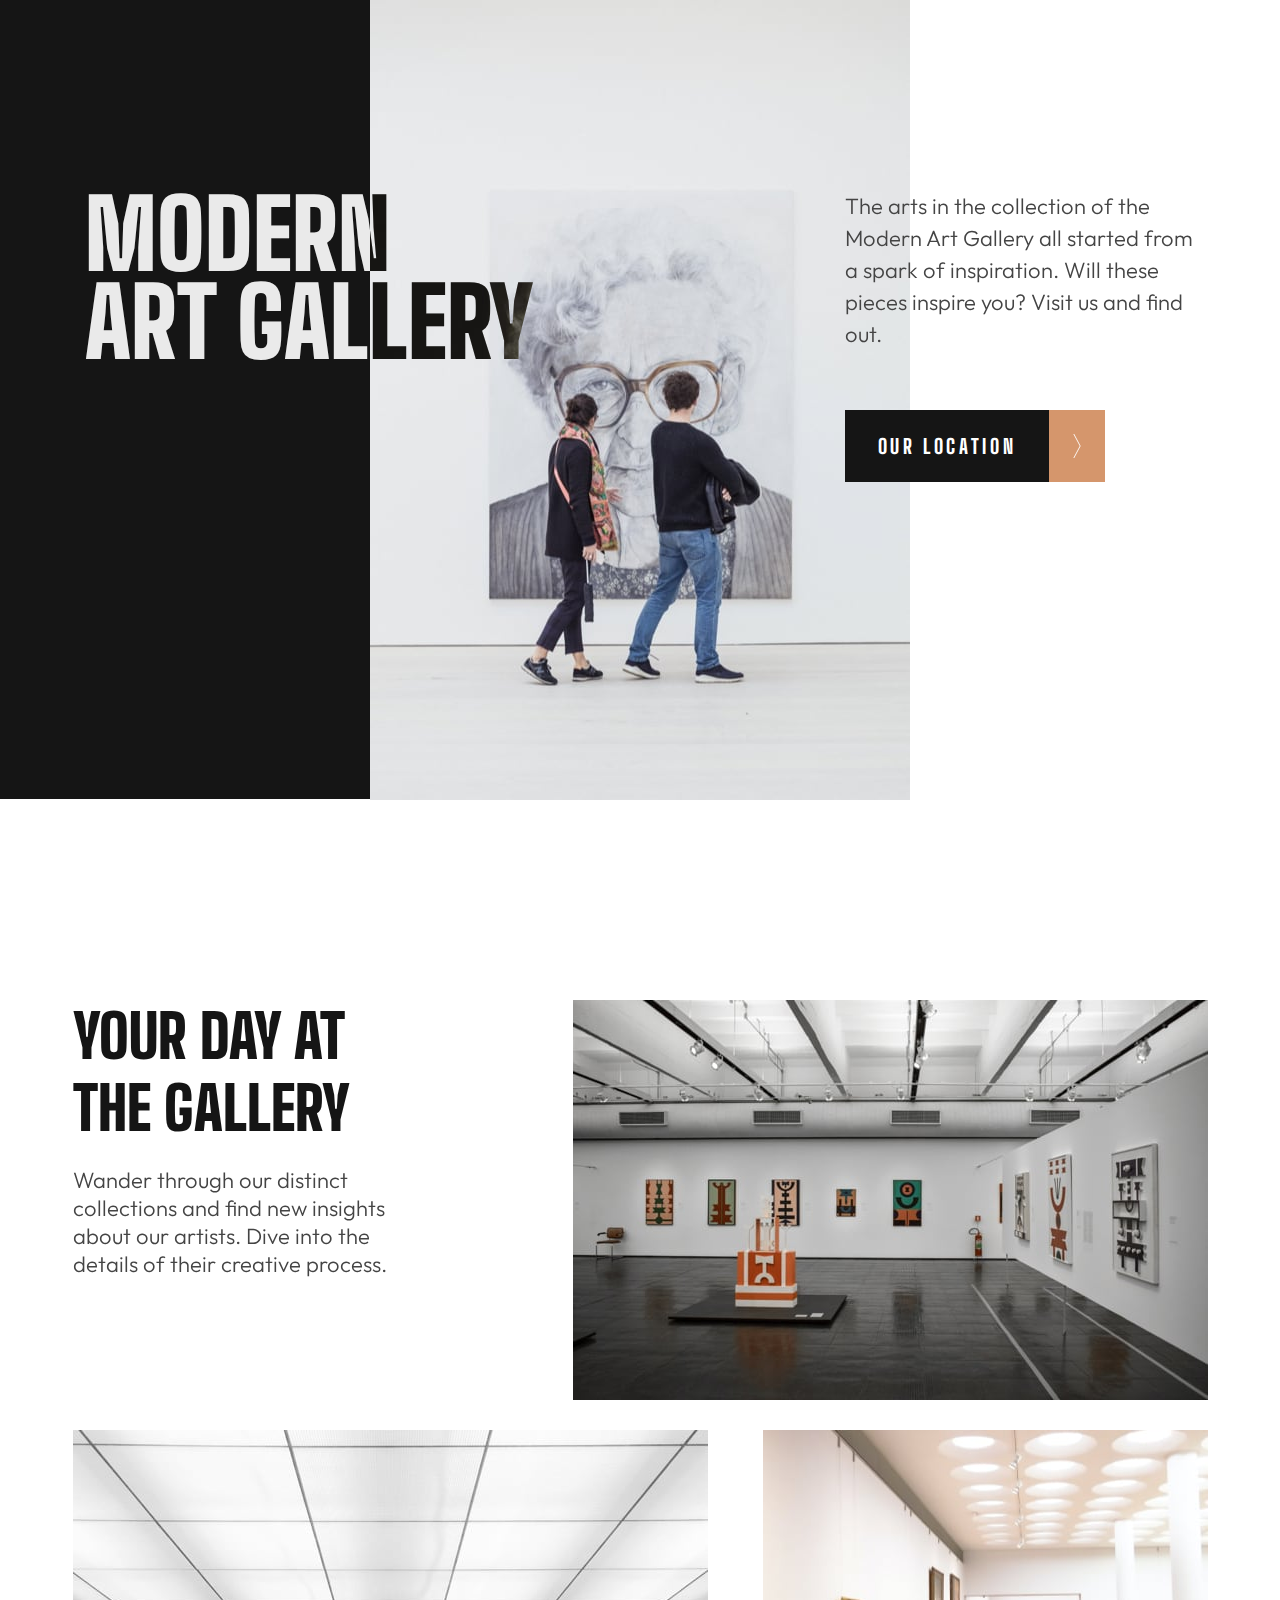
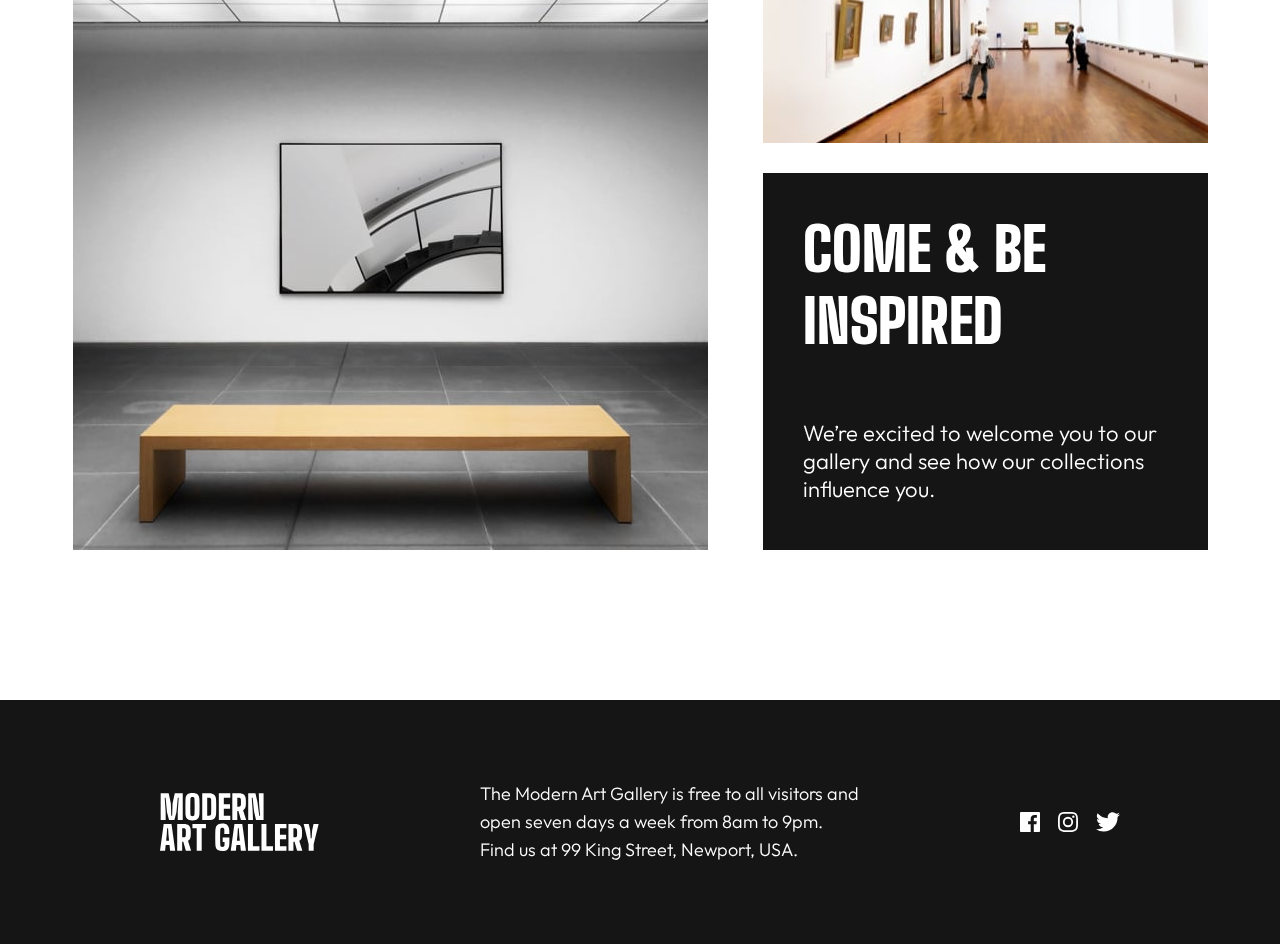
==== index.html @ 28b87d02 "Art Gallery Website" ====
<!DOCTYPE html>
<html lang="en">

<head>
  <meta charset="UTF-8">
  <meta name="viewport" content="width=device-width, initial-scale=1.0">
  <link rel="icon" type="image/png" sizes="32x32" href="./assets/favicon-32x32.png">
  <link rel="stylesheet" href="styles.css">
  <title>Art gallery website</title>
</head>

<body>
  <div class="top-section">
    <div class="left-side">
      <h1>Modern Art Gallery</h1>
    </div>
    <img src="./assets/desktop/image-hero.jpg">
    <div class="right-side">
      <p>The arts in the collection of the Modern Art Gallery all started from a spark of inspiration. Will these pieces
        inspire you? Visit us and find out.</p>
      <div>
        <button>Our Location</button>
        <span><img src="./assets/icon-arrow-right.svg"></span>
      </div>
    </div>
  </div>

  <div class="middle-section">
    <div class="container">
      <div class="first-container">
        <div class="info-card-1">
          <h1>Your Day at the Gallery</h1>
          <p>Wander through our distinct collections and find new insights about our artists. Dive into the details of their
            creative process.</p>  
        </div>
        <img class="image-1" src="./assets/desktop/image-grid-1.jpg">  
      </div>
      <div class="second-container">
        <img class="image-2" src="./assets/desktop/image-grid-2.jpg">
        <div class="nested-container">
          <img class="image-3" src="./assets/desktop/image-grid-3.jpg">
          <div class="info-card-2">
            <h1>Come &#38; Be Inspired</h1>
            <p>We&#8217;re excited to welcome you to our gallery and see how our collections influence you.</p>  
          </div>
        </div>
      </div>
    </div>
  </div>

  <div class="bottom-section">
    <img class="logo-light" src="./assets/logo-light.svg">
    <p>The Modern Art Gallery is free to all visitors and open seven days a week from 8am to 9pm. Find us at 99 King
      Street, Newport, USA.</p>
    <div class="social">
      <img src="./assets/icon-facebook.svg">
      <img src="./assets/icon-instagram.svg">
      <img src="./assets/icon-twitter.svg">
    </div>
  </div>
</body>

</html>
---- styles.css ----
@import url('https://fonts.googleapis.com/css2?family=Big+Shoulders+Display:wght@900&family=Outfit:wght@300&display=swap');

:root {
  --almost-black: rgba(21, 21, 21, 1);
  --dark-grey: rgba(68, 68, 68, 1);
  --gold: rgba(213, 150, 108, 1);
  --white: rgba(255, 255, 255, 1);
}

body {
  display: flex;
  flex-direction: column;
  align-items: center;
  margin: 0;
}

button,
h1 {
  font-family: 'Big Shoulders Display', cursive;
  text-transform: uppercase;
}

p {
  font-family: 'Outfit', sans-serif;
}

.top-section {
  display: flex;
  justify-content: center;
}

.left-side {
  display: flex;
  background-color: var(--almost-black);
  height: 799px;
  width: 450px;
}

.left-side h1 {
  position: absolute;
  color: var(--white);
  font-style: normal;
  font-weight: 900;
  font-size: 96px;
  margin-top: 190px;
  margin-left: 165px;
  mix-blend-mode: difference;
  line-height: 88px;
  width: 450px;
}

.top-section img {
  height: 800px;
  width: 540px;
}

.right-side {
  display: flex;
  flex-direction: column;
  width: 450px;
}

.right-side p {
  position: absolute;
  margin-top: 190px;
  margin-left: -65px;
  color: var(--dark-grey);
  font-style: normal;
  font-weight: 300;
  font-size: 22px;
  line-height: 32px;
  height: 160px;
  width: 350px;
}

.right-side div {
  display: flex;
  flex-direction: row;
  margin-top: 410px;
  margin-left: -65px;
  position: absolute;
  height: 72px;
  width: 260px;
}

.right-side div button {
  display: flex;
  justify-content: center;
  align-items: center;
  color: var(--white);
  border: 0;
  background-color: var(--almost-black);
  font-style: normal;
  font-weight: 800;
  font-size: 20px;
  text-transform: uppercase;
  letter-spacing: 3.63636px;
  width: 204px;
  cursor: pointer;
}

.right-side div span {
  align-items: center;
  display: flex;
  justify-content: center;
  background-color: var(--gold);
  height: 72px;
  width: 56px;
  cursor: pointer;
}

.right-side div span img {
  height: 24px;
  width: 8px;
}

.middle-section {
  display: flex;
  justify-content: center;
  margin-top: 200px;
}

.container {
  display: flex;
  flex-direction: column;
}

.first-container {
  display: flex;
  margin-bottom: 30px;
}

.info-card-1 {
  display: flex;
  flex-direction: column;
  margin-right: 150px;
  height: 280px;
  width: 350px;
}

.info-card-1 h1 {
  color: var(--almost-black);
  margin: 0;
  font-style: normal;
  font-weight: 900;
  font-size: 60px;
}

.info-card-1 p {
  color: var(--dark-grey);
  font-style: normal;
  font-weight: 300;
  font-size: 22px;
}

.second-container {
  display: flex;
}

.image-2 {
  height: 720px;
  width: 635px;
}

.nested-container {
  display: flex;
  flex-direction: column;
  justify-content: space-between;
  margin-left: 55px;
}

.image-3 {
  height: 313px;
  width: 445px;
}

.info-card-2 {
  background-color: var(--almost-black);
  display: flex;
  flex-direction: column;
  padding-left: 40px;
  height: 377px;
  width: 405px;
}

.info-card-2 h1 {
  color: var(--white);
  font-style: normal;
  font-weight: 900;
  font-size: 60px;
}

.info-card-2 p {
  color: var(--white);
  font-style: normal;
  font-weight: 300;
  font-size: 22px;
}

.bottom-section {
  display: flex;
  justify-content: space-evenly;
  align-items: center;
  background-color: var(--almost-black);
  margin-top: 150px;
  height: 244px;
  width: 100%;
}

.logo-light {
  height: 58px;
  width: 160px;
}

.bottom-section p {
  color: var(--white);
  font-style: normal;
  font-weight: 300;
  font-size: 18px;
  line-height: 28px;
  height: 84px;
  width: 380px;
}

.social {
  display: flex;
  justify-content: space-between;
  height: 20px;
  width: 100px;
}
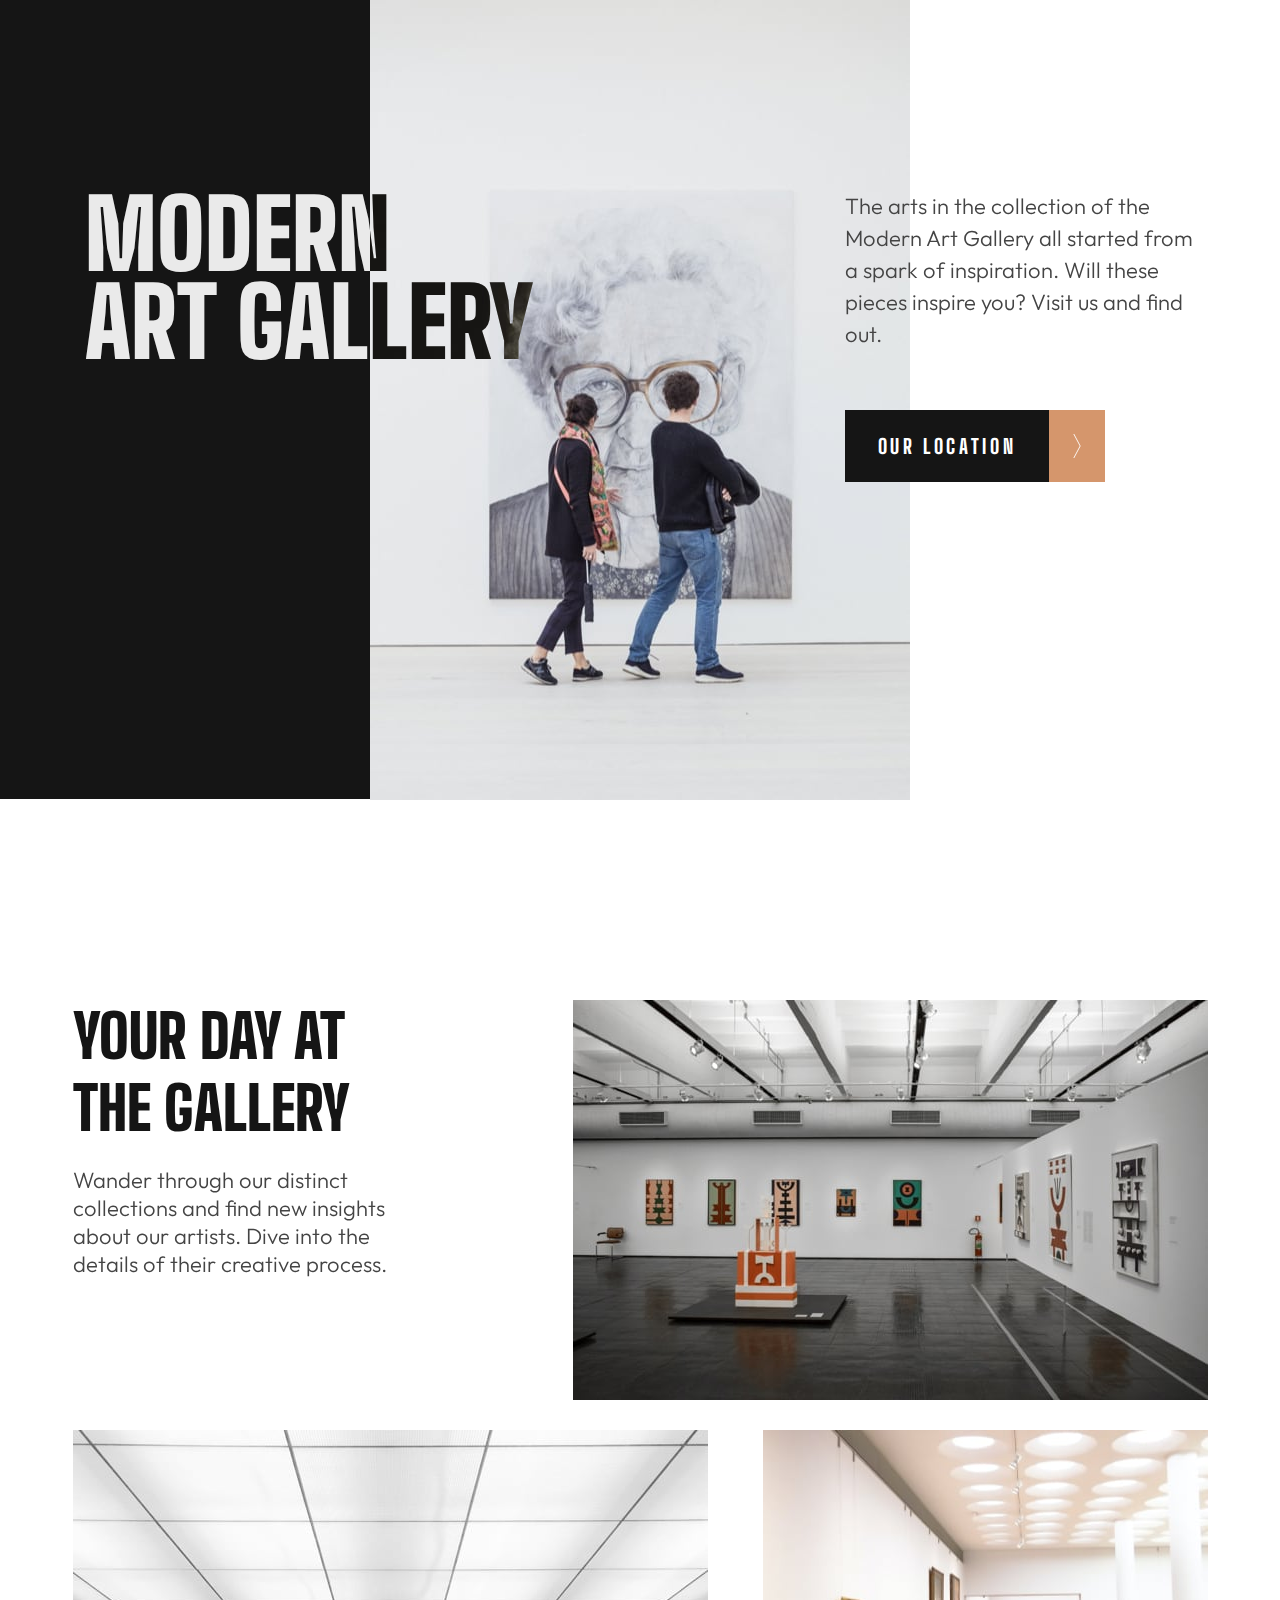
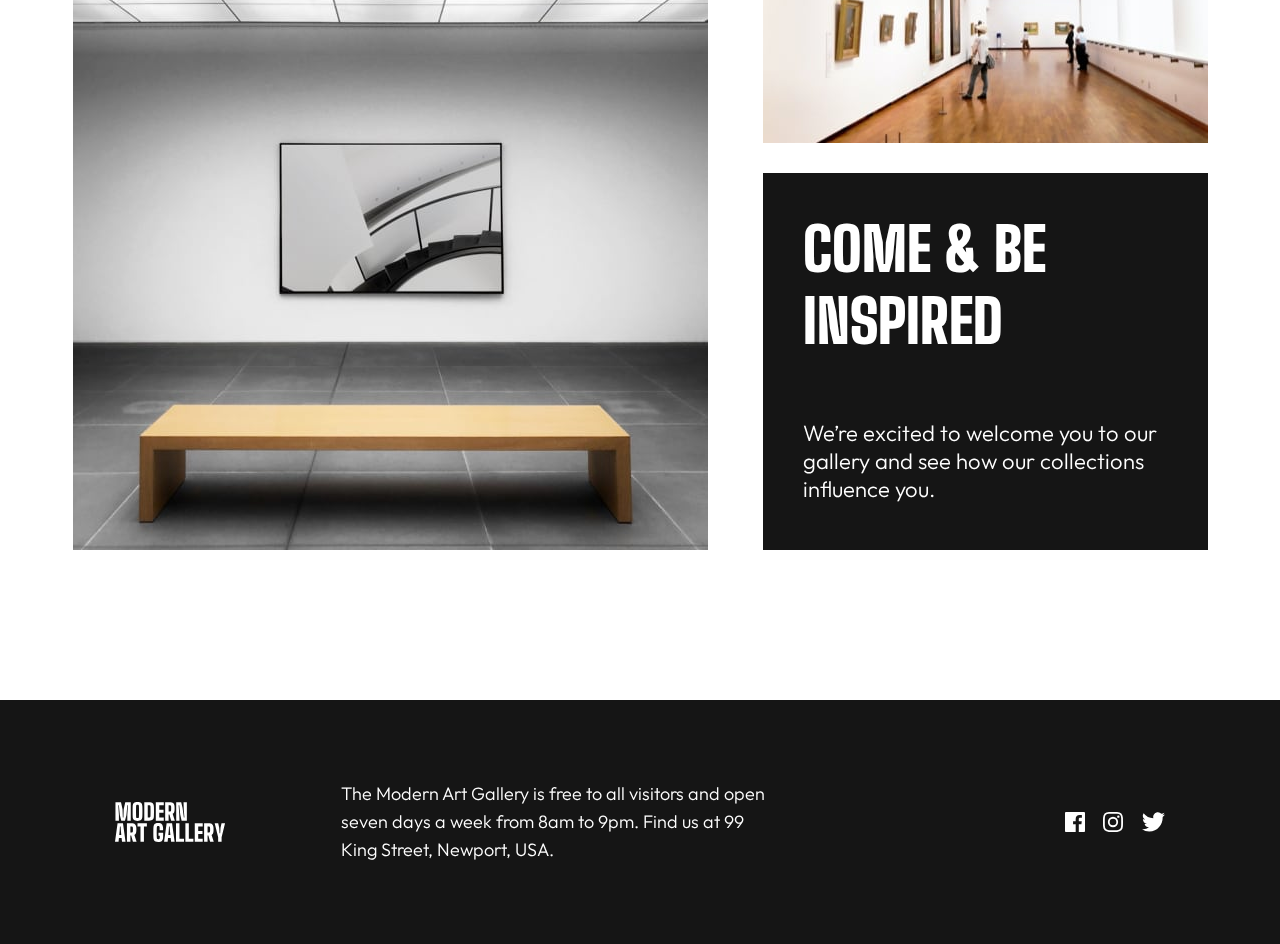
==== commit ba0f425e: "Art Gallery Website" ====
--- a/index.html
+++ b/index.html
@@ -6,7 +6,7 @@
   <meta name="viewport" content="width=device-width, initial-scale=1.0">
   <link rel="icon" type="image/png" sizes="32x32" href="./assets/favicon-32x32.png">
   <link rel="stylesheet" href="styles.css">
-  <title>Art gallery website</title>
+  <title>Art Gallery Website</title>
 </head>
 
 <body>
@@ -19,8 +19,10 @@
       <p>The arts in the collection of the Modern Art Gallery all started from a spark of inspiration. Will these pieces
         inspire you? Visit us and find out.</p>
       <div>
-        <button>Our Location</button>
-        <span><img src="./assets/icon-arrow-right.svg"></span>
+        <a href="./location.html">
+          <button>Our Location</button>
+          <span><img src="./assets/icon-arrow-right.svg"></span>
+        </a>
       </div>
     </div>
   </div>
@@ -30,10 +32,11 @@
       <div class="first-container">
         <div class="info-card-1">
           <h1>Your Day at the Gallery</h1>
-          <p>Wander through our distinct collections and find new insights about our artists. Dive into the details of their
-            creative process.</p>  
+          <p>Wander through our distinct collections and find new insights about our artists. Dive into the details of
+            their
+            creative process.</p>
         </div>
-        <img class="image-1" src="./assets/desktop/image-grid-1.jpg">  
+        <img class="image-1" src="./assets/desktop/image-grid-1.jpg">
       </div>
       <div class="second-container">
         <img class="image-2" src="./assets/desktop/image-grid-2.jpg">
@@ -41,7 +44,7 @@
           <img class="image-3" src="./assets/desktop/image-grid-3.jpg">
           <div class="info-card-2">
             <h1>Come &#38; Be Inspired</h1>
-            <p>We&#8217;re excited to welcome you to our gallery and see how our collections influence you.</p>  
+            <p>We&#8217;re excited to welcome you to our gallery and see how our collections influence you.</p>
           </div>
         </div>
       </div>
@@ -49,7 +52,7 @@
   </div>
 
   <div class="bottom-section">
-    <img class="logo-light" src="./assets/logo-light.svg">
+    <img class="logo-dark" src="./assets/logo-light.svg">
     <p>The Modern Art Gallery is free to all visitors and open seven days a week from 8am to 9pm. Find us at 99 King
       Street, Newport, USA.</p>
     <div class="social">
--- a/styles.css
+++ b/styles.css
@@ -24,6 +24,8 @@
   font-family: 'Outfit', sans-serif;
 }
 
+/** Home Page **/
+
 .top-section {
   display: flex;
   justify-content: center;
@@ -39,7 +41,6 @@
 .left-side h1 {
   position: absolute;
   color: var(--white);
-  font-style: normal;
   font-weight: 900;
   font-size: 96px;
   margin-top: 190px;
@@ -65,7 +66,6 @@
   margin-top: 190px;
   margin-left: -65px;
   color: var(--dark-grey);
-  font-style: normal;
   font-weight: 300;
   font-size: 22px;
   line-height: 32px;
@@ -83,6 +83,11 @@
   width: 260px;
 }
 
+.right-side a {
+  display: flex;
+  text-decoration: none;
+}
+
 .right-side div button {
   display: flex;
   justify-content: center;
@@ -97,6 +102,7 @@
   letter-spacing: 3.63636px;
   width: 204px;
   cursor: pointer;
+  transition: background-color 0.2s;
 }
 
 .right-side div span {
@@ -107,6 +113,7 @@
   height: 72px;
   width: 56px;
   cursor: pointer;
+  transition: background-color 0.2s;
 }
 
 .right-side div span img {
@@ -114,6 +121,14 @@
   width: 8px;
 }
 
+.right-side a:hover button {
+  background-color: var(--gold);
+}
+
+.right-side a:hover span {
+  background-color: var(--almost-black);
+}
+
 .middle-section {
   display: flex;
   justify-content: center;
@@ -141,14 +156,12 @@
 .info-card-1 h1 {
   color: var(--almost-black);
   margin: 0;
-  font-style: normal;
   font-weight: 900;
   font-size: 60px;
 }
 
 .info-card-1 p {
   color: var(--dark-grey);
-  font-style: normal;
   font-weight: 300;
   font-size: 22px;
 }
@@ -185,14 +198,12 @@
 
 .info-card-2 h1 {
   color: var(--white);
-  font-style: normal;
   font-weight: 900;
   font-size: 60px;
 }
 
 .info-card-2 p {
   color: var(--white);
-  font-style: normal;
   font-weight: 300;
   font-size: 22px;
 }
@@ -214,12 +225,12 @@
 
 .bottom-section p {
   color: var(--white);
-  font-style: normal;
   font-weight: 300;
   font-size: 18px;
   line-height: 28px;
+  margin-right: 180px;
   height: 84px;
-  width: 380px;
+  width: 430px;
 }
 
 .social {
@@ -227,4 +238,139 @@
   justify-content: space-between;
   height: 20px;
   width: 100px;
+  cursor: pointer;
+}
+
+.social img:hover {
+  filter: brightness(0) saturate(100%) invert(87%) sepia(76%) saturate(3909%) hue-rotate(304deg) brightness(88%) contrast(87%);
+}
+
+/** Location Page **/
+
+.location-top-section {
+  display: flex;
+}
+
+.location-top-section a {
+  display: flex;
+  flex-direction: row-reverse;
+  position: absolute;
+  text-decoration: none;
+  margin-left: 157px;
+}
+
+.location-top-section button {
+  display: flex;
+  justify-content: center;
+  align-items: center;
+  color: var(--white);
+  border: 0;
+  background-color: var(--almost-black);
+  font-style: normal;
+  font-weight: 800;
+  font-size: 20px;
+  text-transform: uppercase;
+  letter-spacing: 3.63636px;
+  width: 204px;
+  cursor: pointer;
+  transition: background-color 0.2s;
+}
+
+.location-top-section span {
+  align-items: center;
+  display: flex;
+  justify-content: center;
+  background-color: var(--gold);
+  height: 72px;
+  width: 56px;
+  cursor: pointer;
+  transition: background-color 0.2s;
+}
+
+.location-top-section span img {
+  height: 24px;
+  width: 8px;
+}
+
+.location-top-section a:hover button {
+  background-color: var(--gold);
+}
+
+.location-top-section a:hover span {
+  background-color: var(--almost-black);
+}
+
+.location-middle-section {
+  display: flex;
+  background-color: var(--almost-black);
+  height: 548px;
+  width: 1440px;
+}
+
+.location-middle-section h1 {
+  color: var(--white);
+  font-weight: 900;
+  font-size: 70px;
+  margin-top: 104px;
+  margin-left: 165px;
+  line-height: 70px;
+  height: 140px;
+  width: 350px;
+}
+
+.location-middle-section div {
+  display: flex;
+  flex-direction: column;
+  margin-left: 200px;
+}
+
+.location-middle-section div h1 {
+  color: var(--gold);
+  font-weight: 900;
+  font-size: 36px;
+  margin-left: 0;
+  line-height: 36px;
+  height: auto;
+}
+
+.location-middle-section div p {
+  color: var(--white);
+  font-weight: 300;
+  font-size: 22px;
+  line-height: 32px;
+  height: 96px;
+  width: 540px;
+}
+
+.location-bottom-section {
+  display: flex;
+  justify-content: space-evenly;
+  align-items: center;
+  background-color: var(--gold);
+  margin-top: 150px;
+  height: 244px;
+  width: 100%;
+}
+
+.dark-light {
+  height: 58px;
+  width: 160px;
+}
+
+.location-bottom-section p {
+  color: var(--almost-black);
+  font-weight: 300;
+  font-size: 18px;
+  line-height: 28px;
+  margin-right: 180px;
+  height: 84px;
+  width: 430px;
+}
+
+.location-bottom-section .social img {
+  filter: brightness(0) saturate(100%) invert(0%) sepia(53%) saturate(1259%) hue-rotate(23deg) brightness(109%) contrast(84%);
+}
+
+.location-bottom-section .social img:hover {
+  filter: brightness(0) saturate(100%) invert(100%) sepia(42%) saturate(761%) hue-rotate(171deg) brightness(122%) contrast(105%);
 }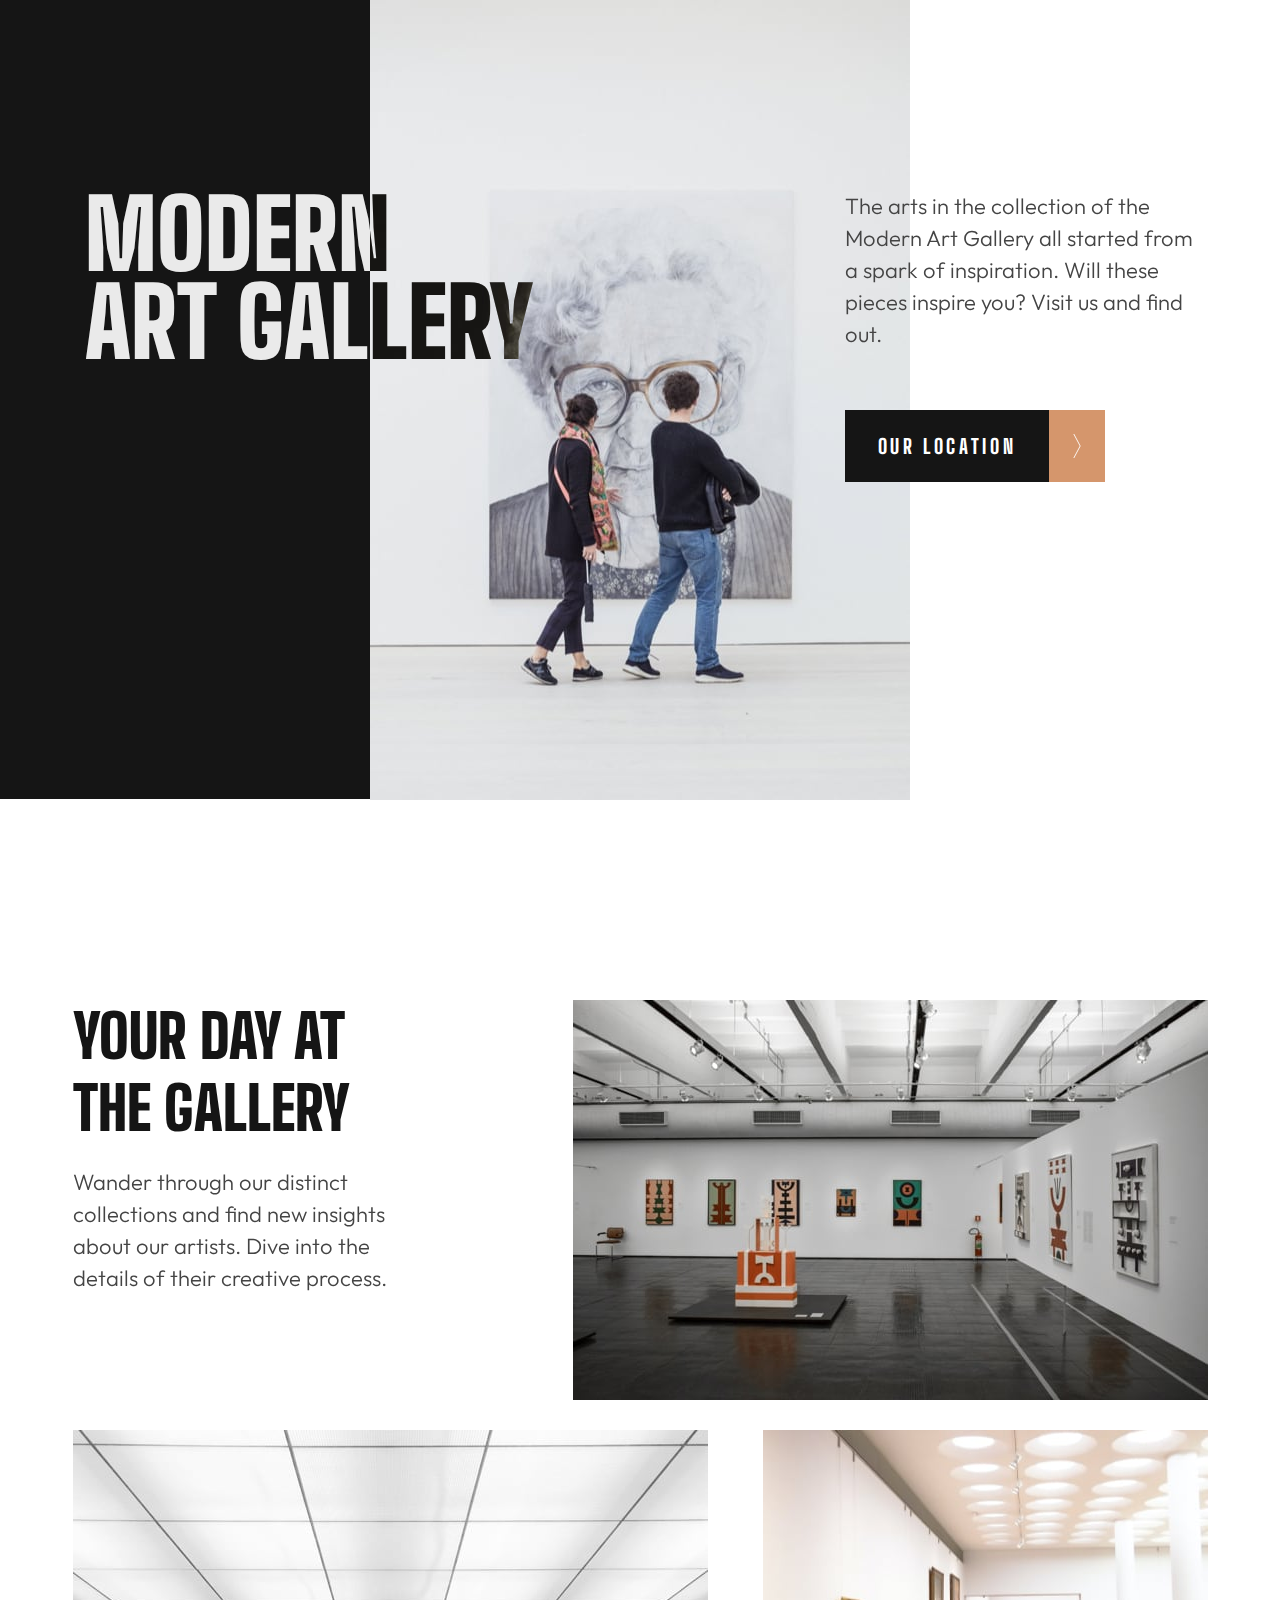
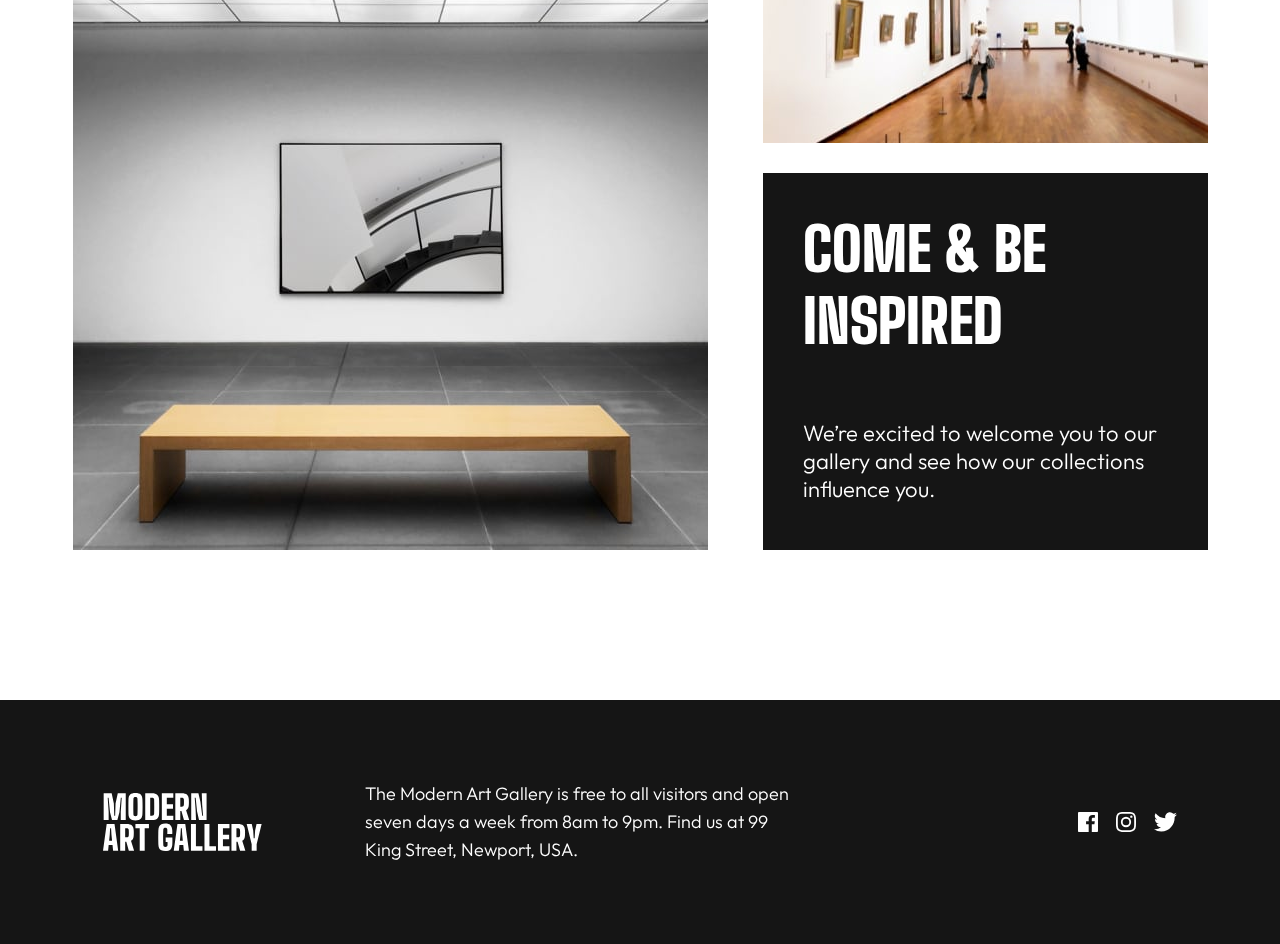
==== commit 7a5e2d44: "Added Mobile and Tablet version" ====
--- a/index.html
+++ b/index.html
@@ -16,6 +16,7 @@
     </div>
     <img src="./assets/desktop/image-hero.jpg">
     <div class="right-side">
+      <h1>Modern Art Gallery</h1>
       <p>The arts in the collection of the Modern Art Gallery all started from a spark of inspiration. Will these pieces
         inspire you? Visit us and find out.</p>
       <div>
@@ -30,6 +31,7 @@
   <div class="middle-section">
     <div class="container">
       <div class="first-container">
+        <img class="image-1-hidden" src="./assets/desktop/image-grid-1.jpg">
         <div class="info-card-1">
           <h1>Your Day at the Gallery</h1>
           <p>Wander through our distinct collections and find new insights about our artists. Dive into the details of
@@ -52,7 +54,7 @@
   </div>
 
   <div class="bottom-section">
-    <img class="logo-dark" src="./assets/logo-light.svg">
+    <img class="logo" src="./assets/logo-light.svg">
     <p>The Modern Art Gallery is free to all visitors and open seven days a week from 8am to 9pm. Find us at 99 King
       Street, Newport, USA.</p>
     <div class="social">
--- a/styles.css
+++ b/styles.css
@@ -24,7 +24,7 @@
   font-family: 'Outfit', sans-serif;
 }
 
-/** Home Page **/
+/** Desktop Home Page **/
 
 .top-section {
   display: flex;
@@ -59,6 +59,10 @@
   display: flex;
   flex-direction: column;
   width: 450px;
+}
+
+.right-side h1 {
+  display: none;
 }
 
 .right-side p {
@@ -145,6 +149,10 @@
   margin-bottom: 30px;
 }
 
+.image-1-hidden {
+  display: none;
+}
+
 .info-card-1 {
   display: flex;
   flex-direction: column;
@@ -164,6 +172,7 @@
   color: var(--dark-grey);
   font-weight: 300;
   font-size: 22px;
+  line-height: 32px;
 }
 
 .second-container {
@@ -218,7 +227,7 @@
   width: 100%;
 }
 
-.logo-light {
+.logo {
   height: 58px;
   width: 160px;
 }
@@ -238,6 +247,9 @@
   justify-content: space-between;
   height: 20px;
   width: 100px;
+}
+
+.social img {
   cursor: pointer;
 }
 
@@ -245,7 +257,366 @@
   filter: brightness(0) saturate(100%) invert(87%) sepia(76%) saturate(3909%) hue-rotate(304deg) brightness(88%) contrast(87%);
 }
 
-/** Location Page **/
+/** Tablet Home Page **/
+
+@media (min-width: 425px) and (max-width: 1027px) {
+  .left-side {
+    content: url(./assets/tablet/image-hero.jpg);
+  }
+
+  .left-side h1 {
+    display: none;
+  }
+
+  .top-section img {
+    display: none;
+  }
+
+  .right-side {
+    width: 318px;
+    padding-top: 210px;
+  }
+
+  .right-side h1 {
+    display: block;
+    position: absolute;
+    font-size: 70px;
+    margin-top: 10px;
+    margin-left: -65px;
+    line-height: 65px;
+    width: 330px;
+  }
+
+  .right-side p {
+    margin-left: -65px;
+    margin-bottom: 0;
+    font-weight: 300;
+    font-size: 18px;
+    line-height: 28px;
+    height: 160px;
+    width: 350px;
+  }
+
+  .right-side div {
+    margin-top: 350px;
+  }
+
+  .right-side div a span img {
+    display: block;
+  }
+
+  .middle-section {
+    display: flex;
+    justify-content: center;
+    margin-top: 150px;
+  }
+
+  .container {
+    display: flex;
+    flex-direction: column;
+  }
+
+  .first-container {
+    display: flex;
+    justify-content: space-between;
+    margin-bottom: 10px;
+  }
+
+  .info-card-1 {
+    margin-top: 0;
+    margin-right: 65px;
+    height: 135px;
+    width: 223px;
+  }
+
+  .info-card-1 h1 {
+    color: var(--almost-black);
+    margin: 0;
+    font-size: 50px;
+  }
+
+  .info-card-1 p {
+    font-size: 18px;
+    line-height: 28px;
+  }
+
+  .image-1 {
+    height: 400px;
+    width: 398px;
+  }
+
+  .second-container {
+    display: flex;
+  }
+
+  .image-2 {
+    height: 720px;
+    width: 398px;
+  }
+
+  .nested-container {
+    display: flex;
+    flex-direction: column;
+    margin: 0;
+    margin-left: 10px;
+  }
+
+  .image-3 {
+    height: 313px;
+    width: 280px;
+  }
+
+  .info-card-2 {
+    background-color: var(--almost-black);
+    display: flex;
+    justify-content: center;
+    flex-direction: column;
+    padding-left: 29px;
+    height: 396px;
+    width: 251px;
+  }
+
+  .info-card-2 h1 {
+    font-size: 50px;
+    line-height: 45px;
+  }
+
+  .info-card-2 p {
+    font-size: 18px;
+    line-height: 28px;
+    height: 112px;
+    width: 223px;
+  }
+
+  .bottom-section {
+    display: flex;
+    justify-content: space-evenly;
+    align-items: center;
+    margin-top: 120px;
+    height: 216px;
+  }
+
+  .logo {
+    margin-top: -56px;
+    height: 58px;
+    width: 160px;
+  }
+
+  .bottom-section p {
+    font-size: 16px;
+    line-height: 26px;
+    margin-top: -10px;
+    margin-right: 0px;
+    height: 104px;
+    width: 281px;
+  }
+
+  .social {
+    display: flex;
+    justify-content: space-between;
+    margin-top: -100px;
+    height: 20px;
+    width: 100px;
+  }
+
+  .social img {
+    cursor: pointer;
+  }
+
+  .social img:hover {
+    filter: brightness(0) saturate(100%) invert(87%) sepia(76%) saturate(3909%) hue-rotate(304deg) brightness(88%) contrast(87%);
+  }
+}
+
+/** Mobile Home Page **/
+
+@media (max-width: 425px) {
+  .top-section {
+    display: flex;
+    flex-direction: column;
+  }
+
+  .left-side {
+    content: url(./assets/tablet/image-hero.jpg);
+    object-fit: cover;
+    height: 240px;
+    width: 375px;
+  }
+
+  .left-side h1 {
+    display: none;
+  }
+
+  .top-section img {
+    display: none;
+  }
+
+  .right-side {
+    padding-top: 20px;
+    margin-left: 0px;
+    width: 100%;
+  }
+
+  .right-side h1 {
+    display: block;
+    font-size: 60px;
+    margin-top: 0px;
+    margin-left: 20px;
+    line-height: 55px;
+    width: 340px;
+  }
+
+  .right-side p {
+    position: relative;
+    margin-top: 0px;
+    margin-left: 20px;
+    margin-bottom: 0;
+    font-weight: 300;
+    font-size: 18px;
+    line-height: 28px;
+    height: 160px;
+    width: 350px;
+  }
+
+  .right-side div {
+    position: relative;
+    margin-left: 20px;
+    margin-top: 0;
+  }
+
+  .right-side div a span img {
+    display: block;
+  }
+
+  .middle-section {
+    display: flex;
+    justify-content: center;
+    margin-top: 150px;
+  }
+
+  .container {
+    display: flex;
+    flex-direction: column;
+  }
+
+  .first-container {
+    display: flex;
+    flex-direction: column;
+    justify-content: space-between;
+    margin-bottom: 10px;
+  }
+
+  .image-1-hidden {
+    display: block;
+    margin-left: 8px;
+    height: 320px;
+    width: 343px;
+  }
+
+  .info-card-1 {
+    position: relative;
+    margin-top: 0;
+    margin-left: 8px;
+    margin-right: 0;
+    height: auto;
+    width: 223px;
+  }
+
+  .info-card-1 h1 {
+    color: var(--almost-black);
+    margin: 0;
+    font-size: 50px;
+  }
+
+  .info-card-1 p {
+    font-size: 18px;
+    line-height: 28px;
+  }
+
+  .image-1 {
+    display: none;
+  }
+
+  .second-container {
+    display: flex;
+    flex-direction: column;
+  }
+
+  .image-2 {
+    margin-left: 5px;
+    height: 480px;
+    width: 343px;
+  }
+
+  .nested-container {
+    display: flex;
+    flex-direction: column;
+    margin: 0;
+    margin-top: 16px;
+    margin-left: 5px;
+  }
+
+  .image-3 {
+    height: 200px;
+    width: 343px;
+  }
+
+  .info-card-2 {
+    padding-left: 29px;
+    height: 293px;
+    width: 314px;
+  }
+
+  .info-card-2 h1 {
+    font-size: 50px;
+    line-height: 45px;
+  }
+
+  .info-card-2 p {
+    font-size: 18px;
+    line-height: 28px;
+    height: 84px;
+    width: 295px;
+  }
+
+  .bottom-section {
+    display: flex;
+    flex-direction: column;
+    justify-content: space-evenly;
+    align-items: unset;
+    margin-top: 120px;
+    height: 336px;
+    width: 100%;
+  }
+
+  .logo {
+    margin-top: 0px;
+    margin-left: 20px;
+    height: 40px;
+    width: 160px;
+  }
+
+  .bottom-section p {
+    font-size: 16px;
+    line-height: 26px;
+    margin-top: 0px;
+    margin-right: 0px;
+    margin-left: 20px;
+    height: 104px;
+    width: 311px;
+  }
+
+  .social {
+    display: flex;
+    justify-content: space-between;
+    margin-top: 0px;
+    margin-left: 20px;
+    height: 20px;
+    width: 100px;
+  }
+}
+
+/** Desktop Location Page **/
 
 .location-top-section {
   display: flex;
@@ -352,7 +723,13 @@
   width: 100%;
 }
 
-.dark-light {
+@media (min-width: 1280px) and (max-width: 1280px) {
+  .location-bottom-section {
+    width: 112.5%;
+  }
+}
+
+.logo {
   height: 58px;
   width: 160px;
 }
@@ -373,4 +750,269 @@
 
 .location-bottom-section .social img:hover {
   filter: brightness(0) saturate(100%) invert(100%) sepia(42%) saturate(761%) hue-rotate(171deg) brightness(122%) contrast(105%);
+}
+
+/** Tablet Location Page **/
+
+@media (min-width: 425px) and (max-width: 1027px) {
+  .location-top-section {
+    display: flex;
+  }
+
+  .location-top-section a {
+    display: flex;
+    flex-direction: row-reverse;
+    position: absolute;
+    text-decoration: none;
+    margin-left: 45px;
+  }
+
+  .location-top-section button {
+    display: flex;
+    justify-content: center;
+    align-items: center;
+    color: var(--white);
+    border: 0;
+    background-color: var(--almost-black);
+    font-style: normal;
+    font-weight: 800;
+    font-size: 20px;
+    text-transform: uppercase;
+    letter-spacing: 3.63636px;
+    width: 204px;
+    cursor: pointer;
+    transition: background-color 0.2s;
+  }
+
+  .location-top-section span {
+    align-items: center;
+    display: flex;
+    justify-content: center;
+    background-color: var(--gold);
+    height: 72px;
+    width: 56px;
+    cursor: pointer;
+    transition: background-color 0.2s;
+  }
+
+  .location-top-section span img {
+    height: 24px;
+    width: 8px;
+  }
+
+  .location-top-section a:hover button {
+    background-color: var(--gold);
+  }
+
+  .location-top-section a:hover span {
+    background-color: var(--almost-black);
+  }
+
+  .location-top-section img {
+    object-fit: cover;
+    height: 600px;
+    width: 100%;
+  }
+
+  .location-middle-section {
+    display: flex;
+    background-color: var(--almost-black);
+    height: 548px;
+    width: 100%;
+  }
+
+  .location-middle-section h1 {
+    font-size: 55px;
+    margin-top: 88px;
+    margin-left: 39px;
+    line-height: 50px;
+    height: 100px;
+    width: 223px;
+  }
+
+  .location-middle-section div {
+    margin-left: 60px;
+  }
+
+  .location-middle-section div h1 {
+    font-size: 32px;
+    margin-left: 0;
+    line-height: 32px;
+    height: auto;
+  }
+
+  .location-middle-section div p {
+    font-size: 18px;
+    line-height: 28px;
+    height: 96px;
+    width: 410px;
+  }
+
+  .location-bottom-section {
+    margin-top: 0px;
+    height: 216px;
+    width: 100%;
+  }
+
+  .logo {
+    margin-top: -10px;
+    height: 58px;
+    width: 160px;
+  }
+
+  .location-bottom-section p {
+    font-size: 16px;
+    line-height: 26px;
+    margin-right: 0px;
+    height: 84px;
+    width: 290px;
+  }
+
+  .social {
+    display: flex;
+    justify-content: space-between;
+    margin-top: -70px;
+    height: 20px;
+    width: 100px;
+  }
+
+  .location-bottom-section .social img {
+    filter: brightness(0) saturate(100%) invert(0%) sepia(53%) saturate(1259%) hue-rotate(23deg) brightness(109%) contrast(84%);
+  }
+
+  .location-bottom-section .social img:hover {
+    filter: brightness(0) saturate(100%) invert(100%) sepia(42%) saturate(761%) hue-rotate(171deg) brightness(122%) contrast(105%);
+  }
+}
+
+@media (max-width: 425px) {
+  .location-top-section {
+    display: flex;
+  }
+
+  .location-top-section a {
+    display: flex;
+    flex-direction: row-reverse;
+    position: absolute;
+    text-decoration: none;
+    margin-left: 0px;
+  }
+
+  .location-top-section button {
+    display: flex;
+    justify-content: center;
+    align-items: center;
+    color: var(--white);
+    border: 0;
+    background-color: var(--almost-black);
+    font-style: normal;
+    font-weight: 800;
+    font-size: 20px;
+    text-transform: uppercase;
+    letter-spacing: 3.63636px;
+    width: 204px;
+    cursor: pointer;
+    transition: background-color 0.2s;
+  }
+
+  .location-top-section span {
+    align-items: center;
+    display: flex;
+    justify-content: center;
+    background-color: var(--gold);
+    height: 72px;
+    width: 56px;
+    cursor: pointer;
+    transition: background-color 0.2s;
+  }
+
+  .location-top-section span img {
+    height: 24px;
+    width: 8px;
+  }
+
+  .location-top-section a:hover button {
+    background-color: var(--gold);
+  }
+
+  .location-top-section a:hover span {
+    background-color: var(--almost-black);
+  }
+
+  .location-top-section img {
+    object-fit: cover;
+    height: 550px;
+    width: 100%;
+  }
+
+  .location-middle-section {
+    display: flex;
+    flex-direction: column;
+    background-color: var(--almost-black);
+    height: 493px;
+    width: 100%;
+  }
+
+  .location-middle-section h1 {
+    font-size: 55px;
+    margin-top: 48px;
+    margin-bottom: 0;
+    margin-left: 16px;
+    line-height: 50px;
+    height: 100px;
+    width: auto;
+  }
+
+  .location-middle-section div {
+    margin-left: 16px;
+  }
+
+  .location-middle-section div h1 {
+    font-size: 32px;
+    margin-top: 0;
+    margin-left: 0;
+    line-height: 32px;
+    height: auto;
+  }
+
+  .location-middle-section div p {
+    font-size: 18px;
+    line-height: 28px;
+    height: 96px;
+    width: 340px;
+  }
+
+  .location-bottom-section {
+    display: flex;
+    flex-direction: column;
+    justify-content: space-around;
+    align-items: flex-start;
+    margin-top: 0px;
+    height: 336px;
+    width: 100%;
+  }
+
+  .logo {
+    margin-top: 10px;
+    height: 48px;
+    width: 150px;
+  }
+
+  .location-bottom-section p {
+    font-size: 16px;
+    line-height: 26px;
+    margin-top: -80px;
+    margin-right: 0px;
+    margin-left: 20px;
+    height: 84px;
+    width: 310px;
+  }
+
+  .social {
+    display: flex;
+    justify-content: space-between;
+    margin-top: -70px;
+    height: 20px;
+    width: 100px;
+  }
 }